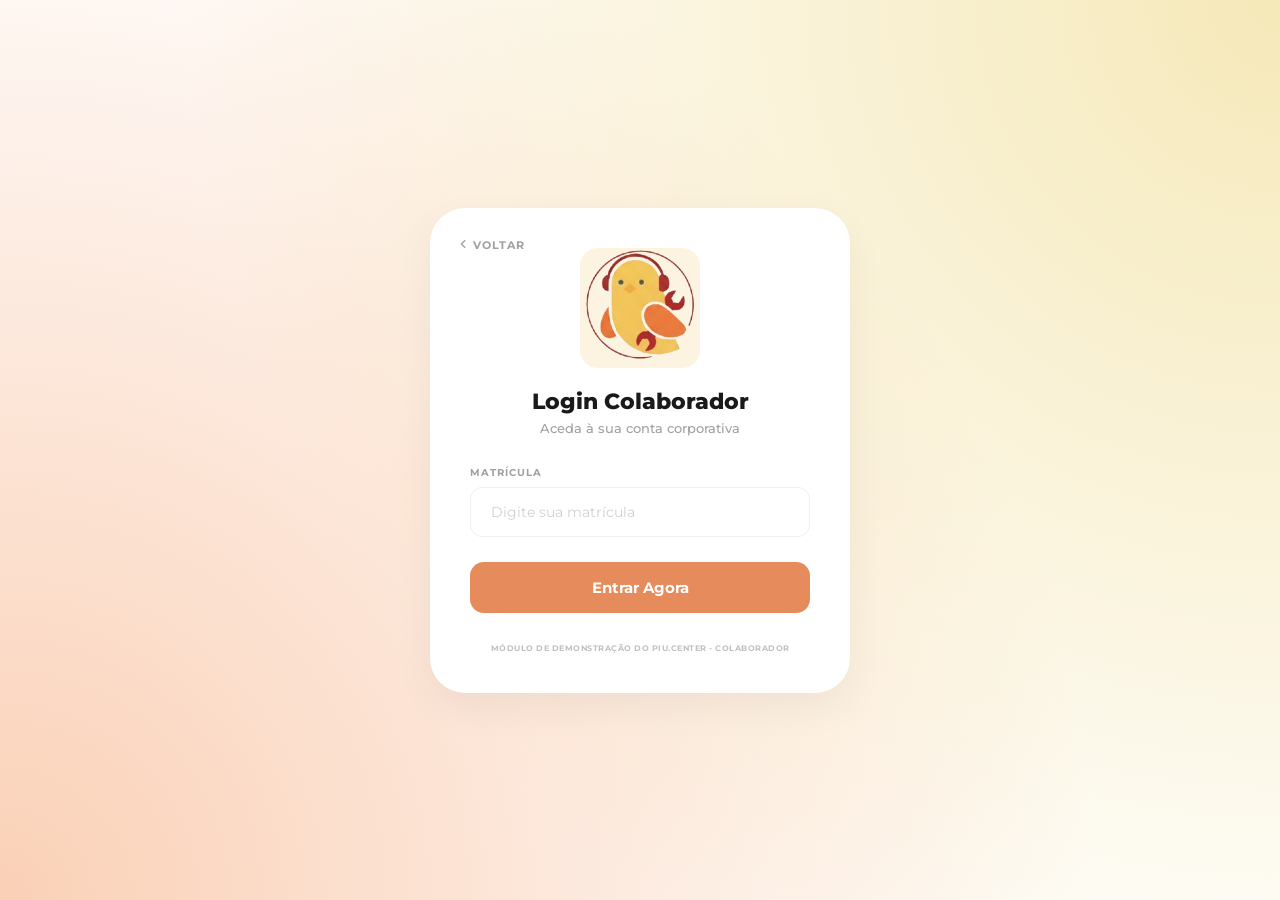
==== html/colaborador.html @ d9f2cf5e "Novo site" ====
<!DOCTYPE html>
<html lang="pt-BR">
<head>
    <meta charset="UTF-8">
    <meta name="viewport" content="width=device-width, initial-scale=1.0">
    <title>PiuCenter - Login Colaborador</title>
    <link rel="stylesheet" href="../css/colaborador.css">
    <link rel="stylesheet" href="https://cdnjs.cloudflare.com/ajax/libs/font-awesome/6.4.0/css/all.min.css">
</head>
<body>
    <main class="login-card">
        <a href="../index.html" class="back-link">
            <i class="fa-solid fa-angle-left"></i> VOLTAR
        </a>
        
        <div class="logo-wrapper">
            <img src="../img/foto.png" alt="Logo PiuCenter" class="logo">
        </div>
        
        <h1 class="title">Login Colaborador</h1>
        <p class="subtitle">Aceda à sua conta corporativa</p>

        <form id="login-form">
            <div class="input-group">
                <label for="matricula">MATRÍCULA</label>
                <input type="text" id="matricula" name="matricula" placeholder="Digite sua matrícula" autocomplete="off">
                <span class="error-message" id="error-msg">Matrícula inválida. Use apenas números.</span>
            </div>

            <button type="submit" class="btn-solid" id="submit-btn">Entrar Agora</button>
        </form>

        <p class="footer-text">MÓDULO DE DEMONSTRAÇÃO DO PIU.CENTER - COLABORADOR</p>
    </main>

    <script src="../js/colaborador.js"></script>
</body>
</html>
---- css/colaborador.css ----
@import url('https://fonts.googleapis.com/css2?family=Montserrat:wght@400;500;700;800&display=swap');

* {
    margin: 0;
    padding: 0;
    box-sizing: border-box;
}

body {
    background-color: #ffffff;
    background-image: 
        radial-gradient(circle at bottom left, rgba(243, 138, 73, 0.4) 0%, transparent 70%),
        radial-gradient(circle at top right, rgba(231, 199, 80, 0.4) 0%, transparent 70%);
    font-family: 'Montserrat', Arial, sans-serif;
    display: flex;
    justify-content: center;
    align-items: center;
    min-height: 100vh; 
}

.login-card {
    background: #ffffff;
    border-radius: 35px;
    padding: 40px;
    box-shadow: 0 15px 40px rgba(0, 0, 0, 0.05);
    text-align: center;
    width: 100%;
    max-width: 420px;
    position: relative; /* Para posicionar o botão voltar */
}

/* =========================================
   ELEMENTOS DE CABEÇALHO
   ========================================= */
.back-link {
    position: absolute;
    top: 30px;
    left: 30px;
    text-decoration: none;
    color: #A0A0A0;
    font-size: 11px;
    font-weight: 700;
    letter-spacing: 1px;
    display: flex;
    align-items: center;
    gap: 5px;
    transition: color 0.2s ease;
}

.back-link:hover {
    color: #E68B5C;
}

.logo-wrapper {
    background-color: #FDF3E1; /* Creme claro */
    border-radius: 18px;
    display: inline-flex;
    justify-content: center;
    align-items: center;
    width: 120px;
    height: 120px;
    margin-bottom: 20px;
}

.logo {
    width: 200px;
    height: auto;
}

.title {
    color: #1A1A1A;
    font-size: 22px;
    font-weight: 800;
    margin-bottom: 5px;
}

.subtitle {
    color: #A0A0A0;
    font-size: 13px;
    font-weight: 500;
    margin-bottom: 30px;
}

/* =========================================
   FORMULÁRIO E INPUTS
   ========================================= */
.input-group {
    text-align: left;
    margin-bottom: 25px;
}

.input-group label {
    display: block;
    font-size: 10px;
    font-weight: 700;
    color: #A0A0A0;
    letter-spacing: 1px;
    margin-bottom: 8px;
    text-transform: uppercase;
}

.input-group input {
    width: 100%;
    padding: 15px 20px;
    border: 1.5px solid #F0F0F0;
    border-radius: 12px;
    font-size: 14px;
    font-family: 'Montserrat', sans-serif;
    color: #333;
    outline: none;
    transition: border-color 0.2s ease, box-shadow 0.2s ease;
}

.input-group input::placeholder {
    color: #D0D0D0;
}

.input-group input:focus {
    border-color: #E68B5C;
    box-shadow: 0 0 0 3px rgba(230, 139, 92, 0.1);
}

/* Estado de Erro */
.input-error {
    border-color: #D9534F !important;
}

.error-message {
    display: none; /* Escondido por padrão */
    color: #D9534F;
    font-size: 11px;
    margin-top: 6px;
    font-weight: 500;
}

/* =========================================
   BOTÃO E RODAPÉ
   ========================================= */
.btn-solid {
    background-color: #E68B5C;
    color: #ffffff;
    border: none;
    width: 100%;
    padding: 16px;
    border-radius: 14px;
    font-size: 15px;
    font-weight: 700;
    cursor: pointer;
    font-family: 'Montserrat', sans-serif;
    transition: background-color 0.2s ease, transform 0.2s ease;
}

.btn-solid:hover {
    background-color: #D67A49;
    transform: translateY(-2px);
}

.footer-text {
    margin-top: 30px;
    font-size: 8px;
    color: #C0C0C0;
    font-weight: 700;
    letter-spacing: 0.5px;
}
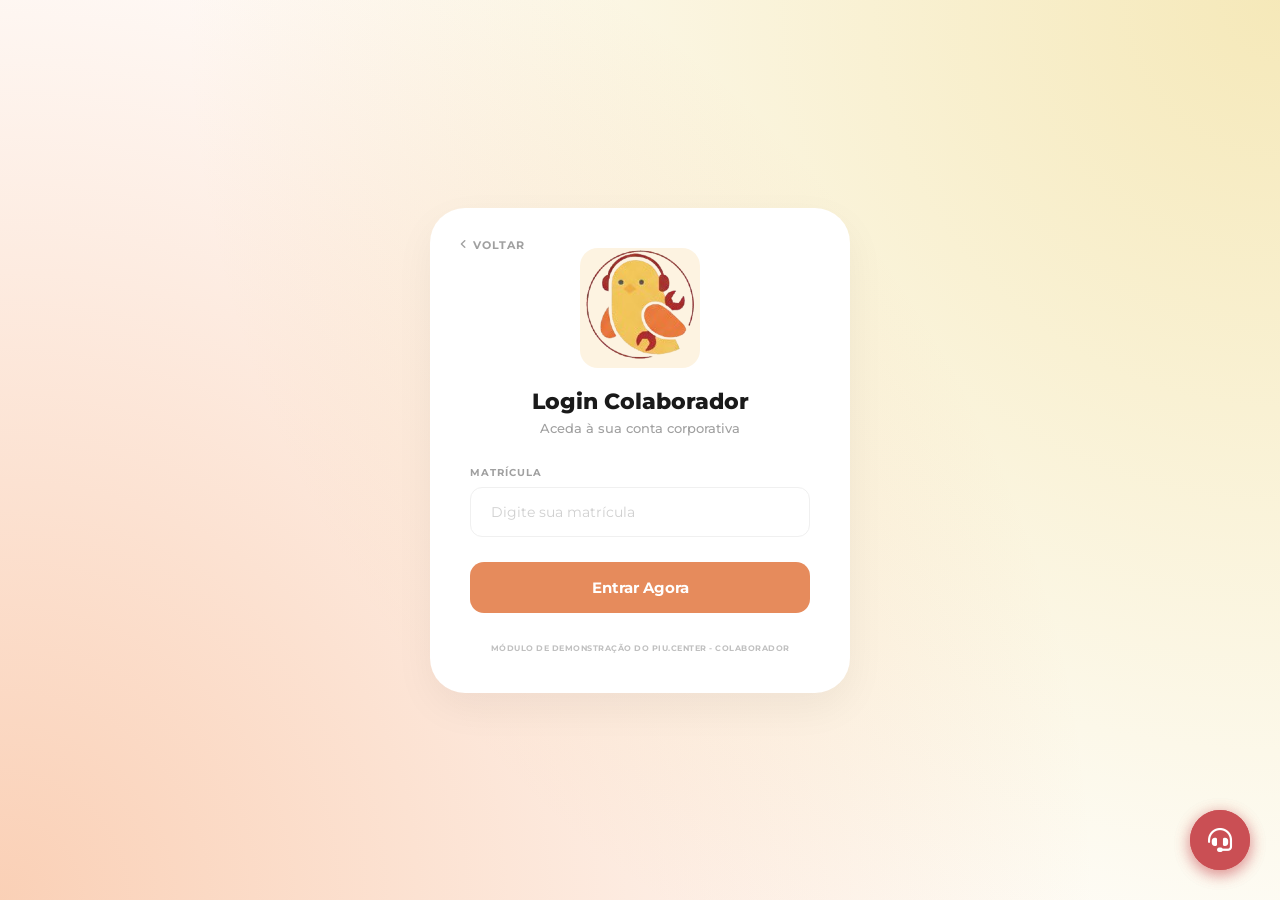
==== commit cfd21673: "Adicionando botão de suporte" ====
--- a/html/colaborador.html
+++ b/html/colaborador.html
@@ -33,6 +33,40 @@
         <p class="footer-text">MÓDULO DE DEMONSTRAÇÃO DO PIU.CENTER - COLABORADOR</p>
     </main>
 
+    <button class="btn-suporte-flutuante" id="btn-abrir-suporte" title="Precisa de ajuda?">
+        <i class="fa-solid fa-headset"></i>
+    </button>
+
+    <div class="suporte-modal-overlay" id="modal-suporte">
+        <div class="suporte-modal-content">
+            <button class="suporte-fechar" id="btn-fechar-suporte" title="Fechar">
+                <i class="fa-solid fa-xmark"></i>
+            </button>
+            <h3 style="color: #2C3E50; margin-bottom: 5px; font-weight: 800; font-size: 22px;">Suporte PiuCenter</h3>
+            <p style="font-size: 13px; color: #A0A0A0; margin-bottom: 25px;">Encontrou um erro ou tem alguma dúvida? Fale com o administrador do sistema.</p>
+            
+            <form id="form-suporte">
+                <div class="form-group" style="margin-bottom: 20px;">
+                    <label class="form-label">TIPO DE PROBLEMA:</label>
+                    <select class="form-select" required>
+                        <option value="" disabled selected>Selecione a categoria...</option>
+                        <option value="erro">Bug / Erro no sistema</option>
+                        <option value="duvida">Dúvida de utilização</option>
+                        <option value="sugestao">Sugestão de melhoria</option>
+                    </select>
+                </div>
+                
+                <div class="form-group" style="margin-bottom: 25px;">
+                    <label class="form-label">DESCRIÇÃO DO PROBLEMA:</label>
+                    <textarea class="form-textarea" rows="4" placeholder="Detalhe o que aconteceu ou a sua dúvida..." required></textarea>
+                </div>
+                
+                <button type="submit" class="btn-submit" style="width: 100%;">Enviar Mensagem</button>
+            </form>
+        </div>
+    </div>
+
     <script src="../js/colaborador.js"></script>
+    <script src="../js/modal.js"></script>
 </body>
 </html>
--- a/css/colaborador.css
+++ b/css/colaborador.css
@@ -161,4 +161,117 @@
     color: #C0C0C0;
     font-weight: 700;
     letter-spacing: 0.5px;
+}
+
+/* =========================================
+   BOTÃO FLUTUANTE E MODAL DE SUPORTE (GLOBAL)
+   ========================================= */
+.btn-suporte-flutuante {
+    position: fixed;
+    bottom: 30px;
+    right: 30px;
+    width: 60px;
+    height: 60px;
+    border-radius: 50%;
+    background-color: #CA4F54; 
+    color: #FFFFFF;
+    border: none;
+    font-size: 24px;
+    cursor: pointer;
+    box-shadow: 0 4px 15px rgba(202, 79, 84, 0.4);
+    transition: transform 0.2s, background-color 0.2s;
+    z-index: 998;
+    display: flex;
+    align-items: center;
+    justify-content: center;
+}
+
+.btn-suporte-flutuante:hover {
+    transform: scale(1.1);
+    background-color: #983236;
+}
+
+.suporte-modal-overlay {
+    position: fixed;
+    top: 0;
+    left: 0;
+    width: 100vw;
+    height: 100vh;
+    background-color: rgba(0, 0, 0, 0.5);
+    display: none; /* Isso é o que esconde ele inicialmente! */
+    align-items: center;
+    justify-content: center;
+    z-index: 999;
+    backdrop-filter: blur(3px); 
+}
+
+.suporte-modal-content {
+    background-color: #FFFFFF;
+    border-radius: 20px;
+    padding: 35px;
+    width: 90%;
+    max-width: 450px;
+    position: relative;
+    box-shadow: 0 15px 40px rgba(0, 0, 0, 0.1);
+    animation: slideUpFade 0.3s ease-out forwards;
+    font-family: 'Montserrat', Arial, sans-serif; /* Garante a fonte certa em todas as telas */
+}
+
+@keyframes slideUpFade {
+    from { opacity: 0; transform: translateY(20px); }
+    to { opacity: 1; transform: translateY(0); }
+}
+
+.suporte-fechar {
+    position: absolute;
+    top: 20px;
+    right: 20px;
+    background: none;
+    border: none;
+    font-size: 20px;
+    color: #A0A0A0;
+    cursor: pointer;
+    transition: color 0.2s;
+}
+
+.suporte-fechar:hover {
+    color: #CA4F54;
+}
+
+/* Garante que os inputs do modal fiquem bonitos mesmo fora do painel */
+.suporte-modal-content .form-select, 
+.suporte-modal-content .form-textarea {
+    width: 100%;
+    padding: 14px 18px;
+    border: 1.5px solid #F0F0F0;
+    border-radius: 12px;
+    font-size: 14px;
+    font-family: 'Montserrat', sans-serif;
+    color: #333;
+    outline: none;
+    background-color: #FAFAFA;
+}
+
+.suporte-modal-content .form-select:focus, 
+.suporte-modal-content .form-textarea:focus {
+    border-color: #E68B5C;
+    background-color: #FFFFFF;
+}
+
+.suporte-modal-content .btn-submit {
+    background-color: #E68B5C;
+    color: #FFFFFF;
+    border: none;
+    padding: 12px 30px;
+    border-radius: 12px;
+    font-size: 14px;
+    font-weight: 700;
+    cursor: pointer;
+    font-family: 'Montserrat', sans-serif;
+    transition: transform 0.2s, background-color 0.2s;
+}
+
+.suporte-modal-content .btn-submit:hover {
+    background-color: #D67A49;
+    transform: translateY(-2px);
 }
